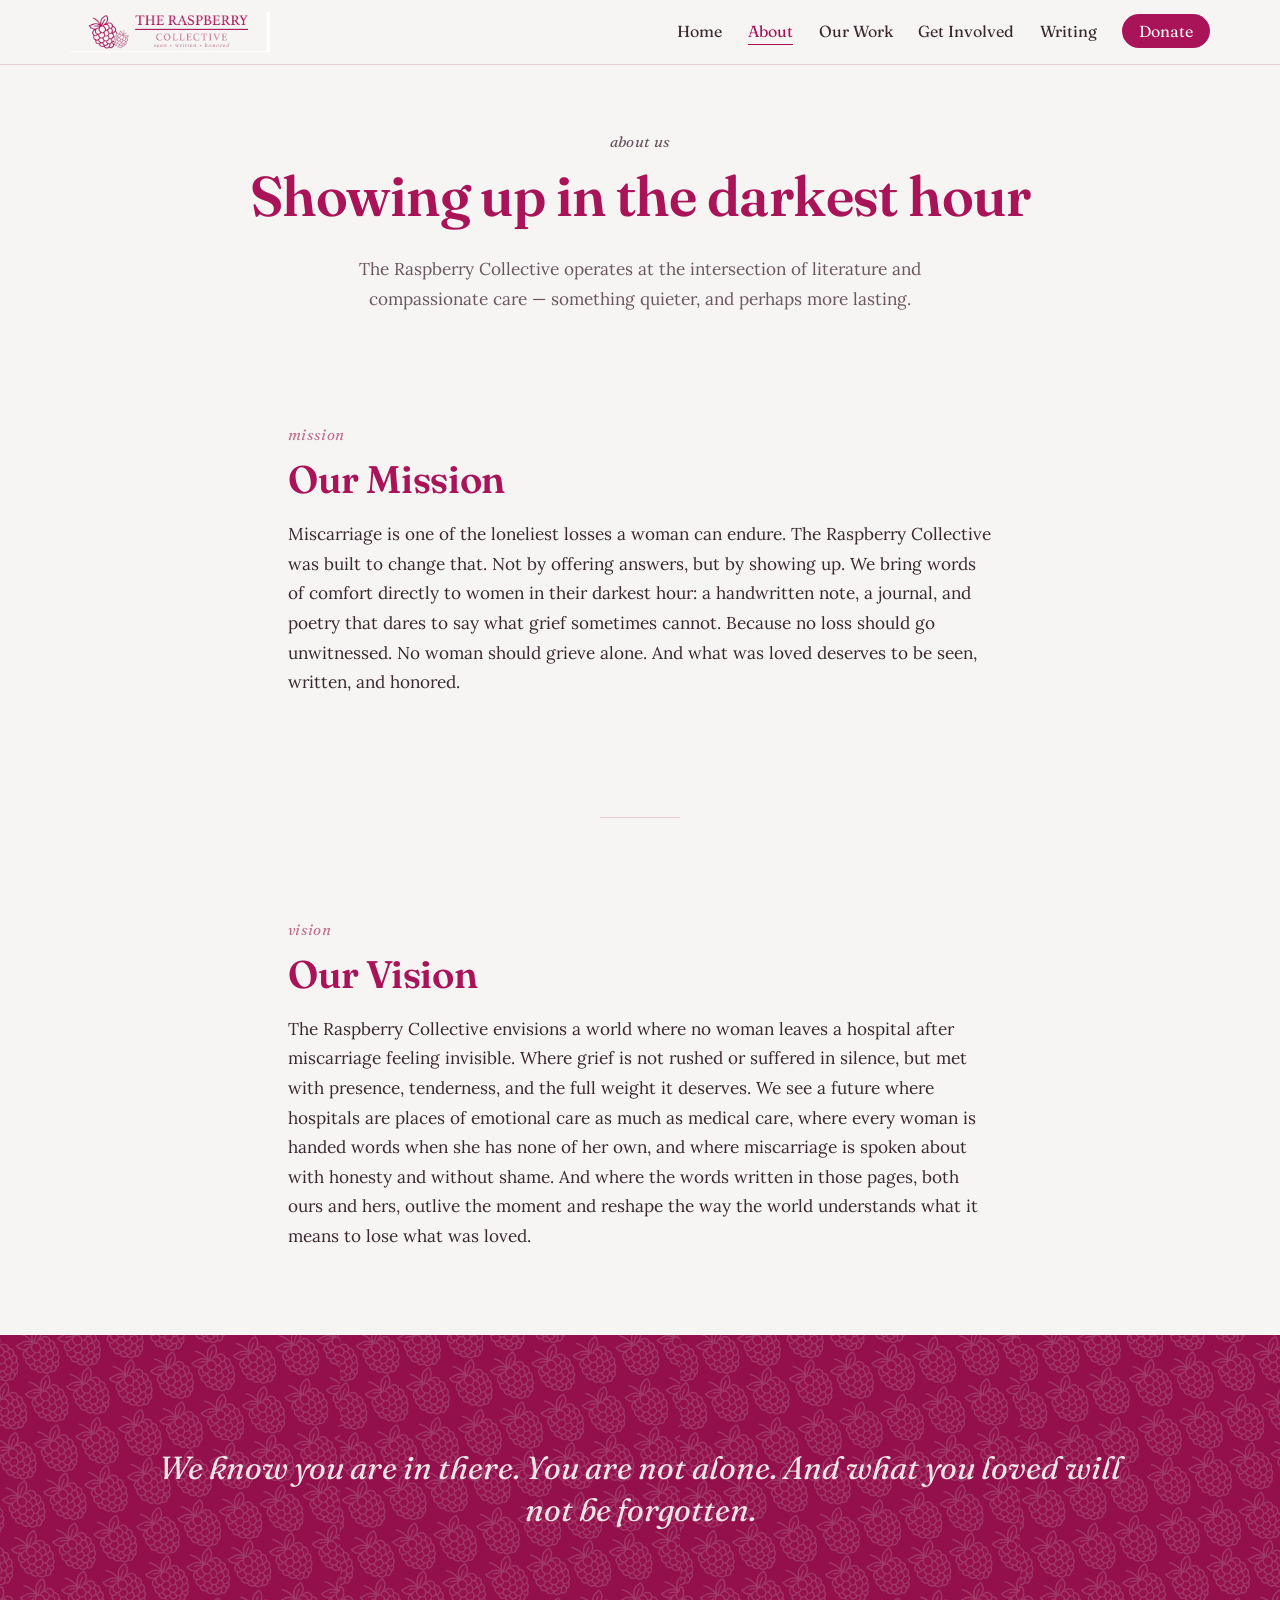
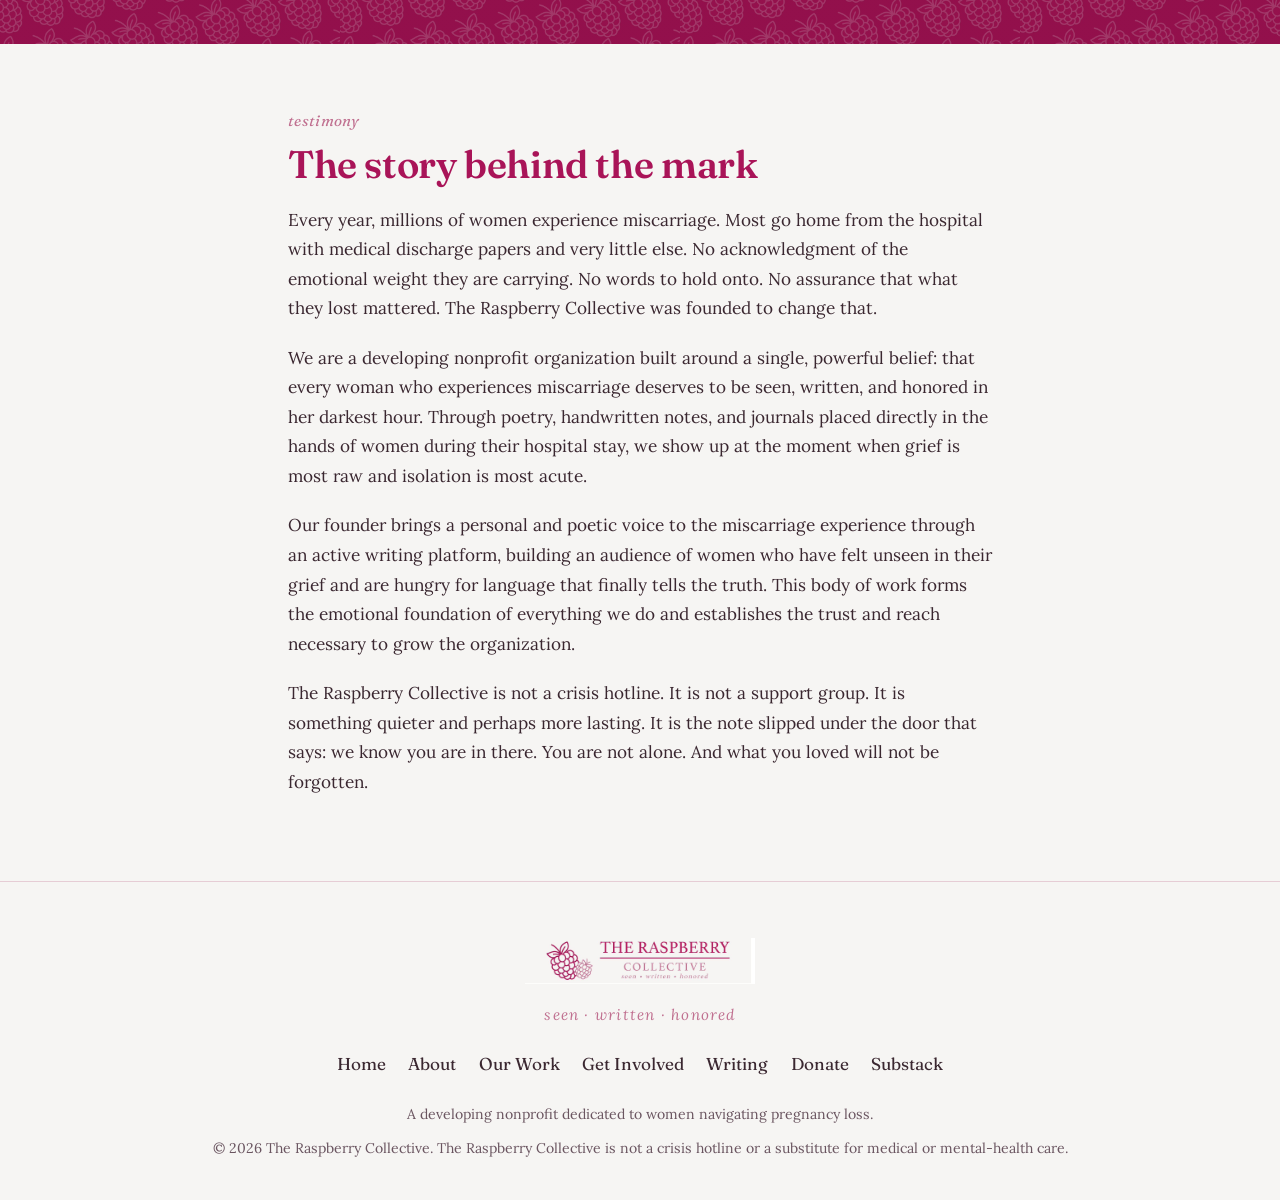
==== about.html @ f68428f9 "Update about.html" ====
<!DOCTYPE html>
<html lang="en">
<head>
  <meta charset="utf-8">
  <meta name="viewport" content="width=device-width, initial-scale=1">
  <title>About — The Raspberry Collective</title>
  <meta name="description" content="Our mission, vision, and the story behind the mark: bringing words of comfort to women who have experienced miscarriage.">
  <link rel="canonical" href="https://theraspberrycollective.github.io/about.html">

  <!-- Favicon -->
  <link rel="icon" type="image/png" href="imgs/Berries_FullColor_BrowserTransparent.png?v=3">
  <link rel="apple-touch-icon" href="imgs/Berries_FullColor_BrowserTransparent.png?v=3">

  <!-- Social sharing (link previews in text / social media) -->
  <meta property="og:type" content="website">
  <meta property="og:site_name" content="The Raspberry Collective">
  <meta property="og:title" content="About — The Raspberry Collective">
  <meta property="og:description" content="Our mission, vision, and the story behind the mark: bringing words of comfort to women who have experienced miscarriage.">
  <meta property="og:url" content="https://theraspberrycollective.github.io/about.html">
  <meta property="og:image" content="https://theraspberrycollective.github.io/imgs/WideLogo_FullColor.png">
  <meta name="twitter:card" content="summary_large_image">
  <meta name="twitter:title" content="About — The Raspberry Collective">
  <meta name="twitter:description" content="Our mission, vision, and the story behind the mark: bringing words of comfort to women who have experienced miscarriage.">
  <meta name="twitter:image" content="https://theraspberrycollective.github.io/imgs/WideLogo_FullColor.png">

  <!-- Fonts: Fraunces (display) + Lora (body, an Athelas substitute) -->
  <link rel="preconnect" href="https://fonts.googleapis.com">
  <link rel="preconnect" href="https://fonts.gstatic.com" crossorigin>
  <link href="https://fonts.googleapis.com/css2?family=Fraunces:ital,opsz,wght@0,9..144,400;0,9..144,500;0,9..144,600;1,9..144,400;1,9..144,500&family=Lora:ital,wght@0,400;0,500;0,600;1,400;1,500&display=swap" rel="stylesheet">

  <link rel="stylesheet" href="css/styles.css">
</head>
<body>
  <a class="skip" href="#main">Skip to content</a>
  <header class="site-header">
    <nav class="nav shell" aria-label="Primary">
      <a class="nav__brand" href="index.html" aria-label="The Raspberry Collective — home">
        <img src="imgs/WideLogo_FullColor.png" alt="The Raspberry Collective">
      </a>
      <button class="nav__toggle" id="nav-toggle" aria-expanded="false" aria-controls="nav-links" aria-label="Menu">
        <svg width="26" height="26" viewBox="0 0 24 24" fill="none" stroke="currentColor" stroke-width="1.6" stroke-linecap="round"><path d="M3 6h18M3 12h18M3 18h18"/></svg>
      </button>
      <ul class="nav__links" id="nav-links">
        <li><a href="index.html">Home</a></li>
        <li><a href="about.html" aria-current="page">About</a></li>
        <li><a href="our-work.html">Our Work</a></li>
        <li><a href="get-involved.html">Get Involved</a></li>
        <li><a href="writing.html">Writing</a></li>
        <li><a href="donate.html" class="nav__donate">Donate</a></li>
      </ul>
    </nav>
  </header>
  <main id="main">
    <section class="page-head shell">
      <p class="eyebrow">about us</p>
      <h1>Showing up in the darkest hour</h1>
      <p>The Raspberry Collective operates at the intersection of literature and compassionate care &mdash; something quieter, and perhaps more lasting.</p>
    </section>

    <section class="section shell" aria-labelledby="mission">
      <div class="prose center-block">
        <p class="eyebrow">mission</p>
        <h2 id="mission">Our Mission</h2>
        <p>Miscarriage is one of the loneliest losses a woman can endure. The Raspberry Collective was built to change that. Not by offering answers, but by showing up. We bring words of comfort directly to women in their darkest hour: a handwritten note, a journal, and poetry that dares to say what grief sometimes cannot. Because no loss should go unwitnessed. No woman should grieve alone. And what was loved deserves to be seen, written, and honored.</p>
      </div>
    </section>

    <hr class="rule">

    <section class="section shell" aria-labelledby="vision">
      <div class="prose center-block">
        <p class="eyebrow">vision</p>
        <h2 id="vision">Our Vision</h2>
        <p>The Raspberry Collective envisions a world where no woman leaves a hospital after miscarriage feeling invisible. Where grief is not rushed or suffered in silence, but met with presence, tenderness, and the full weight it deserves. We see a future where hospitals are places of emotional care as much as medical care, where every woman is handed words when she has none of her own, and where miscarriage is spoken about with honesty and without shame. And where the words written in those pages, both ours and hers, outlive the moment and reshape the way the world understands what it means to lose what was loved.</p>
      </div>
    </section>

    <section class="cta-band">
      <div class="shell">
        <p class="pullquote" style="color:var(--cream)">We know you are in there. You are not alone. And what you loved will not be forgotten.</p>
      </div>
    </section>

    <section class="section shell" aria-labelledby="testimony">
      <div class="prose center-block">
        <p class="eyebrow">testimony</p>
        <h2 id="testimony">The story behind the mark</h2>
        <p>Every year, millions of women experience miscarriage. Most go home from the hospital with medical discharge papers and very little else. No acknowledgment of the emotional weight they are carrying. No words to hold onto. No assurance that what they lost mattered. The Raspberry Collective was founded to change that.</p>
        <p>We are a developing nonprofit organization built around a single, powerful belief: that every woman who experiences miscarriage deserves to be seen, written, and honored in her darkest hour. Through poetry, handwritten notes, and journals placed directly in the hands of women during their hospital stay, we show up at the moment when grief is most raw and isolation is most acute.</p>
        <p>Our founder brings a personal and poetic voice to the miscarriage experience through an active writing platform, building an audience of women who have felt unseen in their grief and are hungry for language that finally tells the truth. This body of work forms the emotional foundation of everything we do and establishes the trust and reach necessary to grow the organization.</p>
        <p>The Raspberry Collective is not a crisis hotline. It is not a support group. It is something quieter and perhaps more lasting. It is the note slipped under the door that says: we know you are in there. You are not alone. And what you loved will not be forgotten.</p>
      </div>
    </section>
  </main>
  <footer class="site-footer">
    <div class="shell">
      <img src="imgs/WideLogo_FullColor.png" alt="The Raspberry Collective">
      <p><span class="mark">seen &middot; written &middot; honored</span></p>
      <ul class="footer-nav">
        <li><a href="index.html">Home</a></li>
        <li><a href="about.html">About</a></li>
        <li><a href="our-work.html">Our Work</a></li>
        <li><a href="get-involved.html">Get Involved</a></li>
        <li><a href="writing.html">Writing</a></li>
        <li><a href="donate.html">Donate</a></li>
        <li><a href="https://theraspberrycollective.substack.com" target="_blank" rel="noopener">Substack</a></li>
      </ul>
      <p class="fineprint">A developing nonprofit dedicated to women navigating pregnancy loss.</p>
      <p class="fineprint">&copy; <span id="year">2026</span> The Raspberry Collective. The Raspberry Collective is not a crisis hotline or a substitute for medical or mental-health care.</p>
    </div>
  </footer>
  <script src="js/main.js"></script>
</body>
</html>
---- css/styles.css ----
/* ============================================================
   The Raspberry Collective
   Brand tokens (from the brand guide)
   Primary  #A91458  · raspberry magenta — headings, links, icons
   Accent   #C07090  · dusty rose — subheads, italics, the mark
   Bg       #F6F5F3  · warm cream — page background
   Display: Fraunces  ·  Body: Lora (Athelas substitute)
   ============================================================ */

:root {
  --raspberry: #A91458;
  --raspberry-deep: #8E0F49;
  --rose: #C07090;
  --rose-soft: #E7D6DF;
  --cream: #F6F5F3;
  --ink: #3A2730;          /* warm deep plum for body reading */
  --ink-soft: #6A5560;
  --hairline: rgba(192, 112, 144, 0.30);

  --display: "Fraunces", Georgia, "Times New Roman", serif;
  --body: "Lora", Georgia, serif;

  --measure: 64ch;
  --shell: 1140px;
  --radius: 14px;
}

/* ----- Reset / base ----- */
*, *::before, *::after { box-sizing: border-box; }

html { scroll-behavior: smooth; }
@media (prefers-reduced-motion: reduce) {
  html { scroll-behavior: auto; }
  * { animation-duration: 0.001ms !important; transition-duration: 0.001ms !important; }
}

body {
  margin: 0;
  background-color: var(--cream);
  color: var(--ink);
  font-family: var(--body);
  font-size: 1.075rem;
  line-height: 1.72;
  -webkit-font-smoothing: antialiased;
  text-rendering: optimizeLegibility;
}

img { max-width: 100%; height: auto; display: block; }

a { color: var(--raspberry); text-decoration-thickness: 1px; text-underline-offset: 3px; }
a:hover { color: var(--raspberry-deep); }

:focus-visible {
  outline: 2px solid var(--raspberry);
  outline-offset: 3px;
  border-radius: 3px;
}

h1, h2, h3 {
  font-family: var(--display);
  color: var(--raspberry);
  font-weight: 600;
  line-height: 1.12;
  letter-spacing: -0.01em;
  margin: 0 0 0.5em;
}
h1 { font-size: clamp(2.3rem, 5.5vw, 3.5rem); font-weight: 600; }
h2 { font-size: clamp(1.7rem, 3.5vw, 2.4rem); }
h3 { font-size: 1.3rem; color: var(--ink); font-weight: 600; }

p { margin: 0 0 1.15em; }

.shell { width: min(100% - 3rem, var(--shell)); margin-inline: auto; }
.prose { max-width: var(--measure); }

/* Eyebrow + the seen·written·honored mark */
.eyebrow {
  font-family: var(--display);
  font-style: italic;
  color: var(--rose);
  font-size: 0.95rem;
  letter-spacing: 0.02em;
  margin: 0 0 0.6rem;
}
.mark {
  font-family: var(--body);
  font-style: italic;
  color: var(--rose);
  letter-spacing: 0.08em;
  font-size: 0.95rem;
}

/* ----- Skip link ----- */
.skip {
  position: absolute; left: -999px; top: 0;
  background: var(--raspberry); color: var(--cream);
  padding: 0.6rem 1rem; border-radius: 0 0 8px 0; z-index: 200;
}
.skip:focus { left: 0; color: var(--cream); }

/* ============================================================
   Header / navigation
   ============================================================ */
.site-header {
  position: sticky; top: 0; z-index: 100;
  background: rgba(246, 245, 243, 0.92);
  backdrop-filter: saturate(140%) blur(6px);
  border-bottom: 1px solid var(--hairline);
}
.nav {
  display: flex; align-items: center; justify-content: space-between;
  gap: 1rem; padding: 0.7rem 0; min-height: 64px;
}
.nav__brand { display: inline-flex; align-items: center; }
.nav__brand img { height: 40px; width: auto; }

.nav__links {
  display: flex; align-items: center; gap: 1.6rem;
  list-style: none; margin: 0; padding: 0;
}
.nav__links a {
  font-family: var(--display);
  font-size: 1rem;
  color: var(--ink);
  text-decoration: none;
  padding-bottom: 3px;
  border-bottom: 1.5px solid transparent;
  transition: color .15s ease, border-color .15s ease;
}
.nav__links a:hover { color: var(--raspberry); }
.nav__links a[aria-current="page"] {
  color: var(--raspberry);
  border-bottom-color: var(--raspberry);
}
.nav__links .nav__donate {
  background: var(--raspberry); color: var(--cream);
  padding: 0.45rem 1.05rem; border-radius: 999px;
  border-bottom: none;
}
.nav__links .nav__donate:hover { background: var(--raspberry-deep); color: var(--cream); }

.nav__toggle {
  display: none; background: none; border: 0; cursor: pointer;
  color: var(--raspberry); padding: 0.4rem;
}
.nav__toggle svg { display: block; }

@media (max-width: 860px) {
  .nav__toggle { display: inline-flex; }
  .nav__links {
    position: absolute; inset: 64px 0 auto 0;
    flex-direction: column; align-items: stretch; gap: 0;
    background: var(--cream);
    border-bottom: 1px solid var(--hairline);
    padding: 0.5rem 0 1rem;
    box-shadow: 0 18px 30px -22px rgba(58,39,48,0.5);
    display: none;
  }
  .nav__links.is-open { display: flex; }
  .nav__links li { width: 100%; }
  .nav__links a {
    display: block; padding: 0.85rem 1.5rem; border-bottom: 0;
    width: min(100% - 3rem, var(--shell)); margin-inline: auto;
  }
  .nav__links a[aria-current="page"] { border-bottom: 0; }
  .nav__links .nav__donate {
    display: inline-block; margin: 0.6rem auto 0;
    width: auto;
  }
}

/* ============================================================
   Hero
   ============================================================ */
.hero {
  text-align: center;
  padding: clamp(3rem, 8vw, 6rem) 0 clamp(2.5rem, 6vw, 4.5rem);
}
.hero__logo { width: min(320px, 70vw); margin: 0 auto 1.6rem; }
.hero__promise {
  font-family: var(--display);
  font-size: clamp(1.55rem, 4vw, 2.6rem);
  font-weight: 400;
  color: var(--raspberry);
  line-height: 1.22;
  max-width: 22ch;
  margin: 0.4rem auto 1.4rem;
  letter-spacing: -0.01em;
}
.hero__note {
  font-style: italic;
  color: var(--ink-soft);
  max-width: 48ch;
  margin: 0 auto 2rem;
}
.hero .mark { display: block; margin-top: 0.4rem; }

/* ----- Page header (interior pages) ----- */
.page-head {
  text-align: center;
  padding: clamp(2.5rem, 6vw, 4rem) 0 1.5rem;
}
.page-head p { color: var(--ink-soft); max-width: 52ch; margin-inline: auto; }

/* ============================================================
   Sections & rhythm
   ============================================================ */
.section { padding: clamp(2.5rem, 6vw, 4rem) 0; }
.section--tight { padding: clamp(1.8rem, 4vw, 3rem) 0; }
.section.center { text-align: center; }
.section.center .prose { margin-inline: auto; }

.lede {
  font-size: 1.25rem;
  line-height: 1.6;
  color: var(--ink);
}

/* Divider with the berry rule */
.rule {
  border: 0; height: 1px; background: var(--hairline);
  width: 80px; margin: 2.2rem auto;
}

/* ----- Three pillars (Seen / Written / Honored) ----- */
.pillars {
  display: grid; gap: 1.5rem;
  grid-template-columns: repeat(3, 1fr);
  margin-top: 2rem;
}
@media (max-width: 760px) { .pillars { grid-template-columns: 1fr; } }
.pillar { text-align: center; padding: 1.4rem 1rem; }
.pillar .icon { color: var(--raspberry); margin: 0 auto 0.9rem; }
.pillar h3 {
  font-family: var(--display); color: var(--raspberry);
  font-size: 1.35rem; margin-bottom: 0.3rem;
}
.pillar p { color: var(--ink-soft); font-size: 1rem; margin: 0; }

/* ----- Feature row (text + emblem) ----- */
.feature {
  display: grid; grid-template-columns: 1fr 0.8fr;
  gap: clamp(2rem, 5vw, 4rem); align-items: center;
}
@media (max-width: 820px) { .feature { grid-template-columns: 1fr; } }
.feature__art {
  display: flex; justify-content: center; align-items: center;
}
.feature__art img { width: min(280px, 70%); }

/* ----- Cards (ways to help / our work steps) ----- */
.cards {
  display: grid; gap: 1.4rem;
  grid-template-columns: repeat(auto-fit, minmax(240px, 1fr));
  margin-top: 2rem;
}
.card {
  background: #FFFFFF;
  border: 1px solid var(--hairline);
  border-radius: var(--radius);
  padding: 1.6rem 1.5rem;
}
.card .icon { color: var(--raspberry); margin-bottom: 0.8rem; }
.card h3 { color: var(--raspberry); font-family: var(--display); margin-bottom: 0.35rem; }
.card p { font-size: 1rem; color: var(--ink-soft); margin-bottom: 0; }

/* Quote / testimony pull */
.pullquote {
  font-family: var(--display);
  font-size: clamp(1.4rem, 3.4vw, 2rem);
  font-style: italic;
  color: var(--raspberry);
  line-height: 1.32;
  max-width: 24ch;
  margin: 2rem auto;
  text-align: center;
}

/* ----- Buttons ----- */
.btn {
  display: inline-block;
  font-family: var(--display);
  font-size: 1.02rem;
  padding: 0.7rem 1.7rem;
  border-radius: 999px;
  text-decoration: none;
  cursor: pointer;
  transition: background .15s ease, color .15s ease, border-color .15s ease;
}
.btn--primary { background: var(--raspberry); color: var(--cream); border: 1.5px solid var(--raspberry); }
.btn--primary:hover { background: var(--raspberry-deep); border-color: var(--raspberry-deep); color: var(--cream); }
.btn--ghost { background: transparent; color: var(--raspberry); border: 1.5px solid var(--raspberry); }
.btn--ghost:hover { background: var(--raspberry); color: var(--cream); }
.btn-row { display: flex; flex-wrap: wrap; gap: 0.9rem; justify-content: center; margin-top: 1.6rem; }

/* ============================================================
   Pattern CTA band (Pattern 02 — reversed on primary)
   ============================================================ */
.cta-band {
  background-color: var(--raspberry);
  /* Pattern kept as faint texture under a magenta scrim so short text stays legible
     (brand guide: patterns are texture, never a bed for copy). */
  background-image:
    linear-gradient(rgba(142, 15, 73, 0.82), rgba(142, 15, 73, 0.82)),
    url("../imgs/PatternDark_FullColor.png");
  background-size: auto, 340px;
  color: var(--cream);
  text-align: center;
  padding: clamp(3rem, 7vw, 5rem) 0;
}
.cta-band h2 { color: var(--cream); }
.cta-band p { color: var(--cream); opacity: 0.92; max-width: 46ch; margin-inline: auto; }
.cta-band .btn--primary { background: var(--cream); color: var(--raspberry); border-color: var(--cream); }
.cta-band .btn--primary:hover { background: #fff; color: var(--raspberry-deep); }
.cta-band .btn--ghost { color: var(--cream); border-color: var(--cream); }
.cta-band .btn--ghost:hover { background: var(--cream); color: var(--raspberry); }

/* ============================================================
   Writing / Substack feed
   ============================================================ */
.posts {
  display: grid; gap: 1.6rem;
  grid-template-columns: repeat(auto-fill, minmax(300px, 1fr));
  margin-top: 1rem;
}
.post {
  display: flex; flex-direction: column;
  background: #fff;
  border: 1px solid var(--hairline);
  border-radius: var(--radius);
  padding: 1.6rem 1.5rem;
  text-decoration: none; color: var(--ink);
  transition: transform .15s ease, box-shadow .15s ease, border-color .15s ease;
}
.post:hover {
  transform: translateY(-3px);
  border-color: var(--rose);
  box-shadow: 0 16px 30px -20px rgba(58,39,48,0.45);
  color: var(--ink);
}
.post__date { font-style: italic; color: var(--rose); font-size: 0.9rem; margin-bottom: 0.5rem; }
.post__title { font-family: var(--display); color: var(--raspberry); font-size: 1.3rem; line-height: 1.2; margin: 0 0 0.6rem; }
.post__excerpt { font-size: 1rem; color: var(--ink-soft); margin: 0 0 1rem; }
.post__more { margin-top: auto; font-family: var(--display); color: var(--raspberry); font-size: 0.95rem; }

.feed-status { text-align: center; color: var(--ink-soft); padding: 2rem 0; }
.feed-status.is-error { padding-bottom: 0.5rem; }
.spinner {
  width: 30px; height: 30px; margin: 0 auto 1rem;
  border: 3px solid var(--rose-soft); border-top-color: var(--raspberry);
  border-radius: 50%; animation: spin 0.9s linear infinite;
}
@keyframes spin { to { transform: rotate(360deg); } }

/* ============================================================
   Footer
   ============================================================ */
.site-footer {
  border-top: 1px solid var(--hairline);
  padding: clamp(2.5rem, 5vw, 3.5rem) 0 2.5rem;
  text-align: center;
}
.site-footer img { height: 46px; width: auto; margin: 0 auto 1rem; }
.footer-nav {
  display: flex; flex-wrap: wrap; gap: 0.4rem 1.4rem;
  justify-content: center; list-style: none; padding: 0; margin: 1rem 0 1.4rem;
}
.footer-nav a { font-family: var(--display); color: var(--ink); text-decoration: none; }
.footer-nav a:hover { color: var(--raspberry); }
.site-footer .fineprint { color: var(--ink-soft); font-size: 0.88rem; margin: 0.6rem 0 0; }

/* utility */
.center-block { margin-inline: auto; }
.text-center { text-align: center; }
.mt-0 { margin-top: 0; }
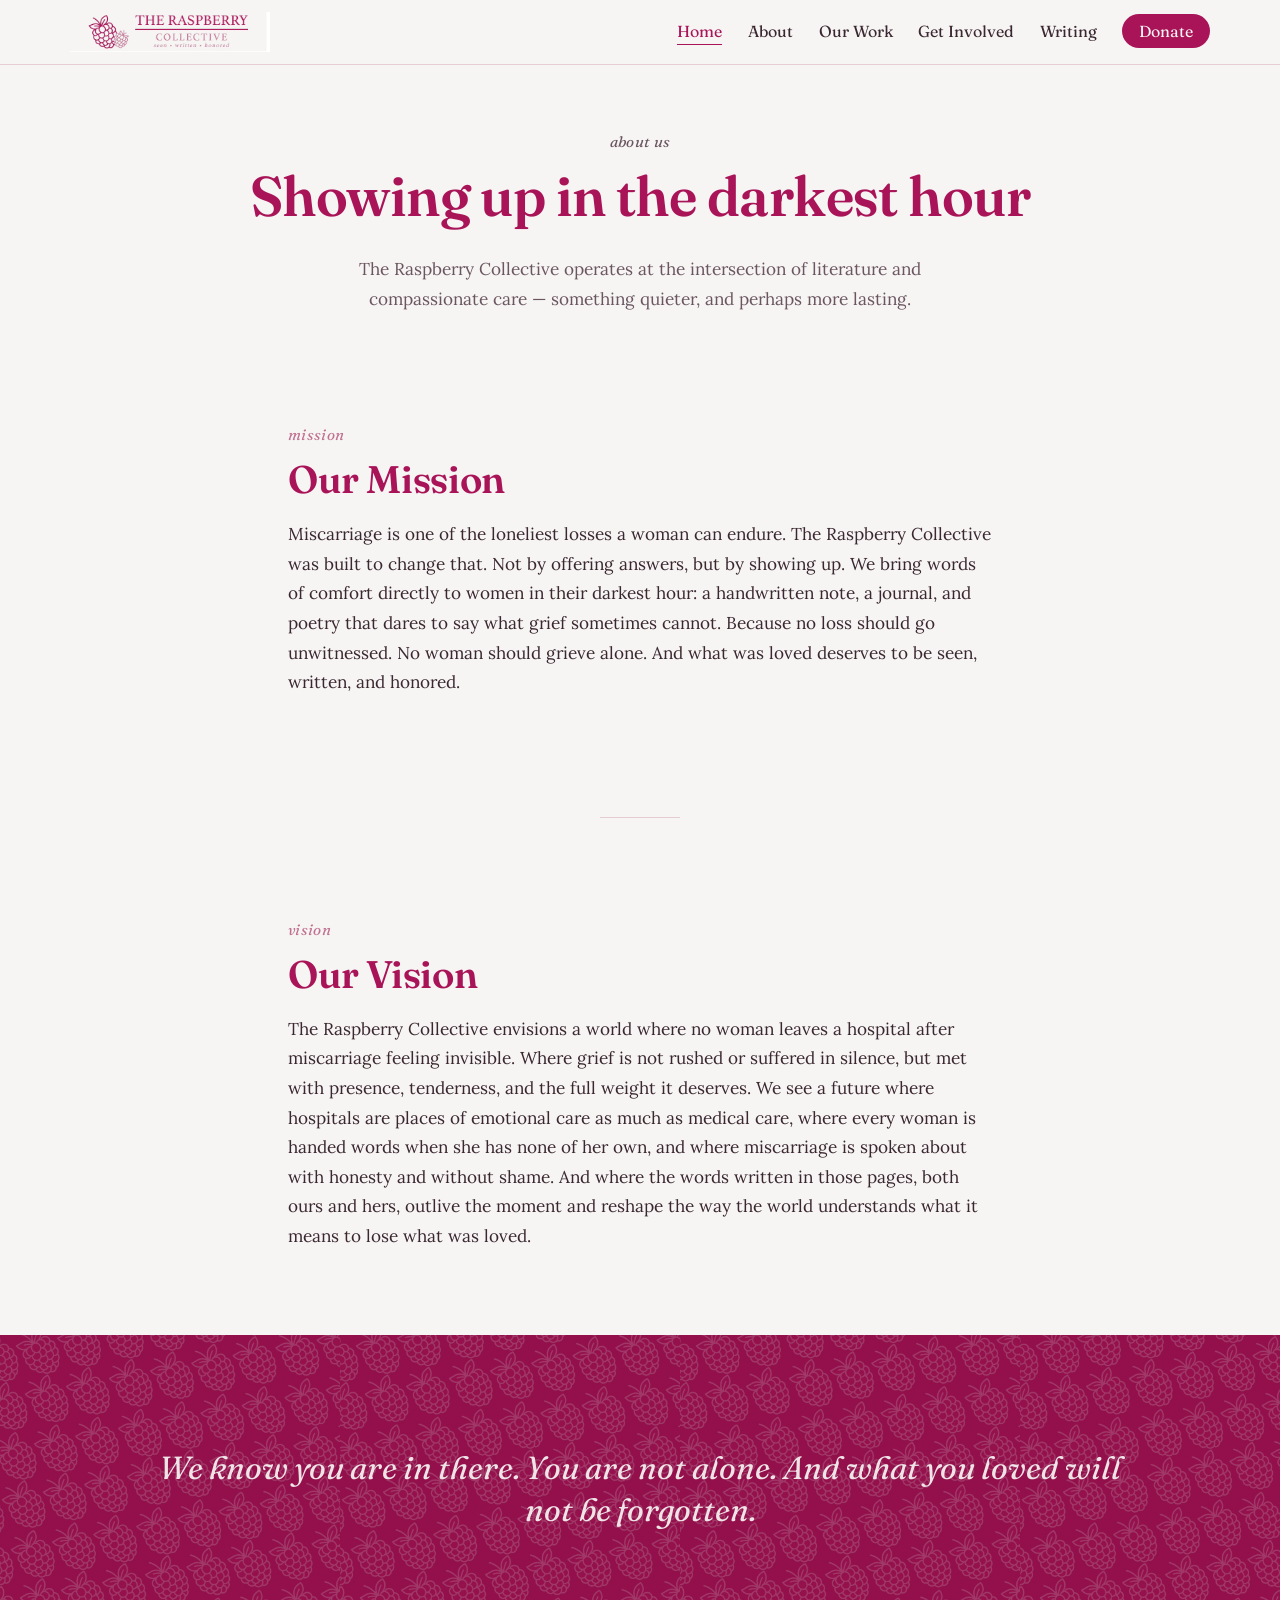
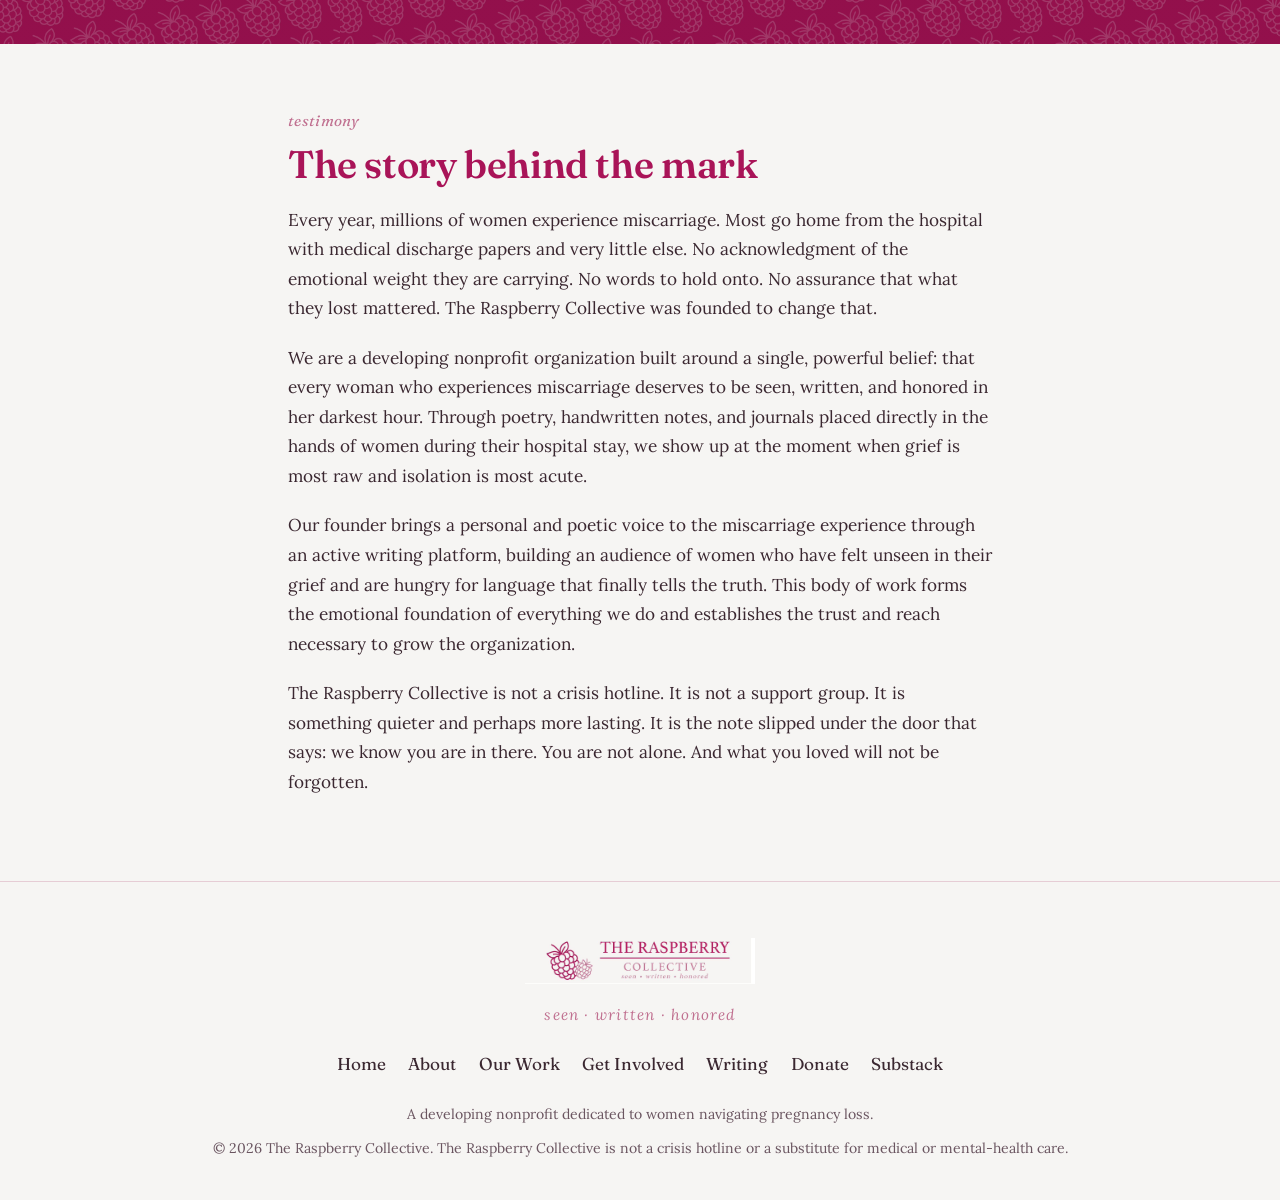
==== commit 199a208a: "Update about.html" ====
--- a/about.html
+++ b/about.html
@@ -8,8 +8,8 @@
   <link rel="canonical" href="https://theraspberrycollective.github.io/about.html">
 
   <!-- Favicon -->
-  <link rel="icon" type="image/png" href="imgs/Berries_FullColor_BrowserTransparent.png?v=3">
-  <link rel="apple-touch-icon" href="imgs/Berries_FullColor_BrowserTransparent.png?v=3">
+  <link rel="icon" type="image/png" href="imgs/Berries_FullColor.png">
+  <link rel="apple-touch-icon" href="imgs/Berries_FullColor.png">
 
   <!-- Social sharing (link previews in text / social media) -->
   <meta property="og:type" content="website">
@@ -41,12 +41,12 @@
         <svg width="26" height="26" viewBox="0 0 24 24" fill="none" stroke="currentColor" stroke-width="1.6" stroke-linecap="round"><path d="M3 6h18M3 12h18M3 18h18"/></svg>
       </button>
       <ul class="nav__links" id="nav-links">
-        <li><a href="index.html">Home</a></li>
-        <li><a href="about.html" aria-current="page">About</a></li>
-        <li><a href="our-work.html">Our Work</a></li>
-        <li><a href="get-involved.html">Get Involved</a></li>
-        <li><a href="writing.html">Writing</a></li>
-        <li><a href="donate.html" class="nav__donate">Donate</a></li>
+        <li><a href="" aria-current="page">Home</a></li>
+        <li><a href="about">About</a></li>
+        <li><a href="our-work">Our Work</a></li>
+        <li><a href="get-involved">Get Involved</a></li>
+        <li><a href="writing">Writing</a></li>
+        <li><a href="donate" class="nav__donate">Donate</a></li>
       </ul>
     </nav>
   </header>
@@ -97,12 +97,12 @@
       <img src="imgs/WideLogo_FullColor.png" alt="The Raspberry Collective">
       <p><span class="mark">seen &middot; written &middot; honored</span></p>
       <ul class="footer-nav">
-        <li><a href="index.html">Home</a></li>
-        <li><a href="about.html">About</a></li>
-        <li><a href="our-work.html">Our Work</a></li>
-        <li><a href="get-involved.html">Get Involved</a></li>
-        <li><a href="writing.html">Writing</a></li>
-        <li><a href="donate.html">Donate</a></li>
+        <li><a href="" aria-current="page">Home</a></li>
+        <li><a href="about">About</a></li>
+        <li><a href="our-work">Our Work</a></li>
+        <li><a href="get-involved">Get Involved</a></li>
+        <li><a href="writing">Writing</a></li>
+        <li><a href="donate" class="nav__donate">Donate</a></li>
         <li><a href="https://theraspberrycollective.substack.com" target="_blank" rel="noopener">Substack</a></li>
       </ul>
       <p class="fineprint">A developing nonprofit dedicated to women navigating pregnancy loss.</p>
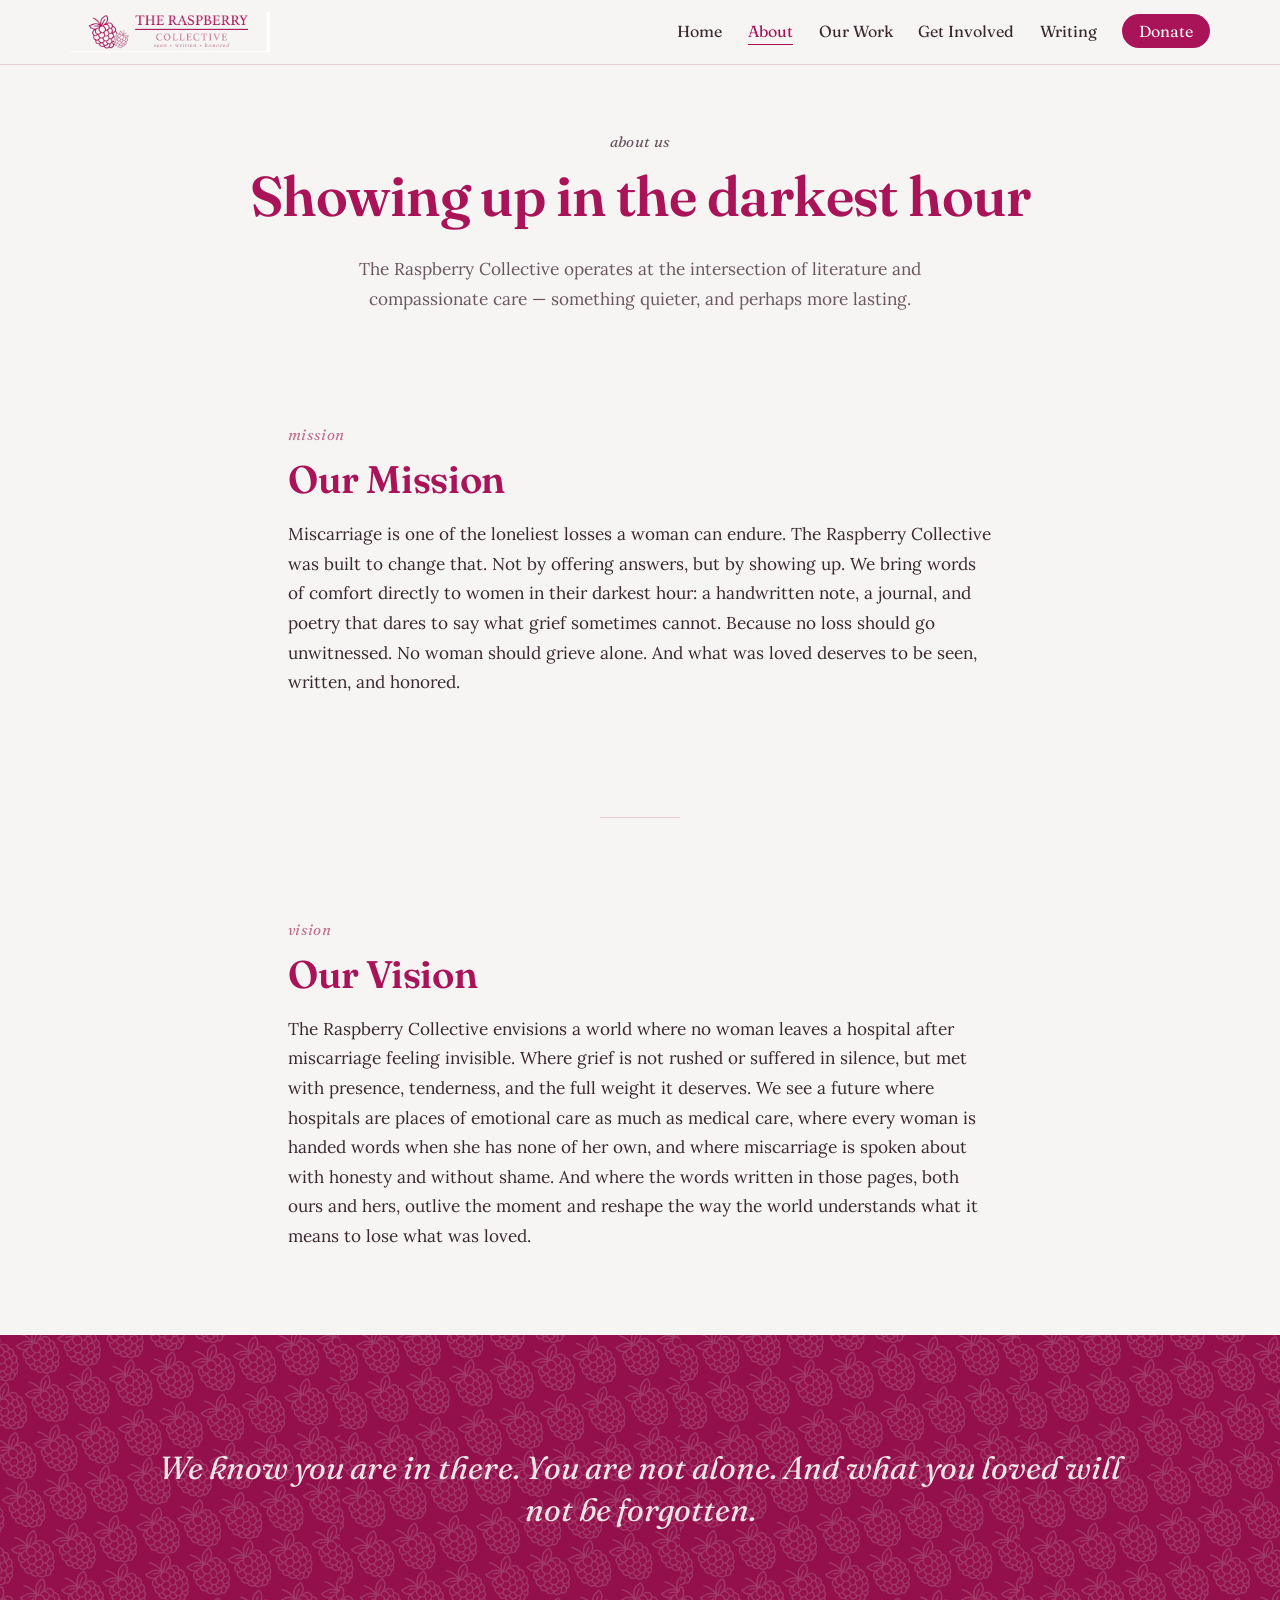
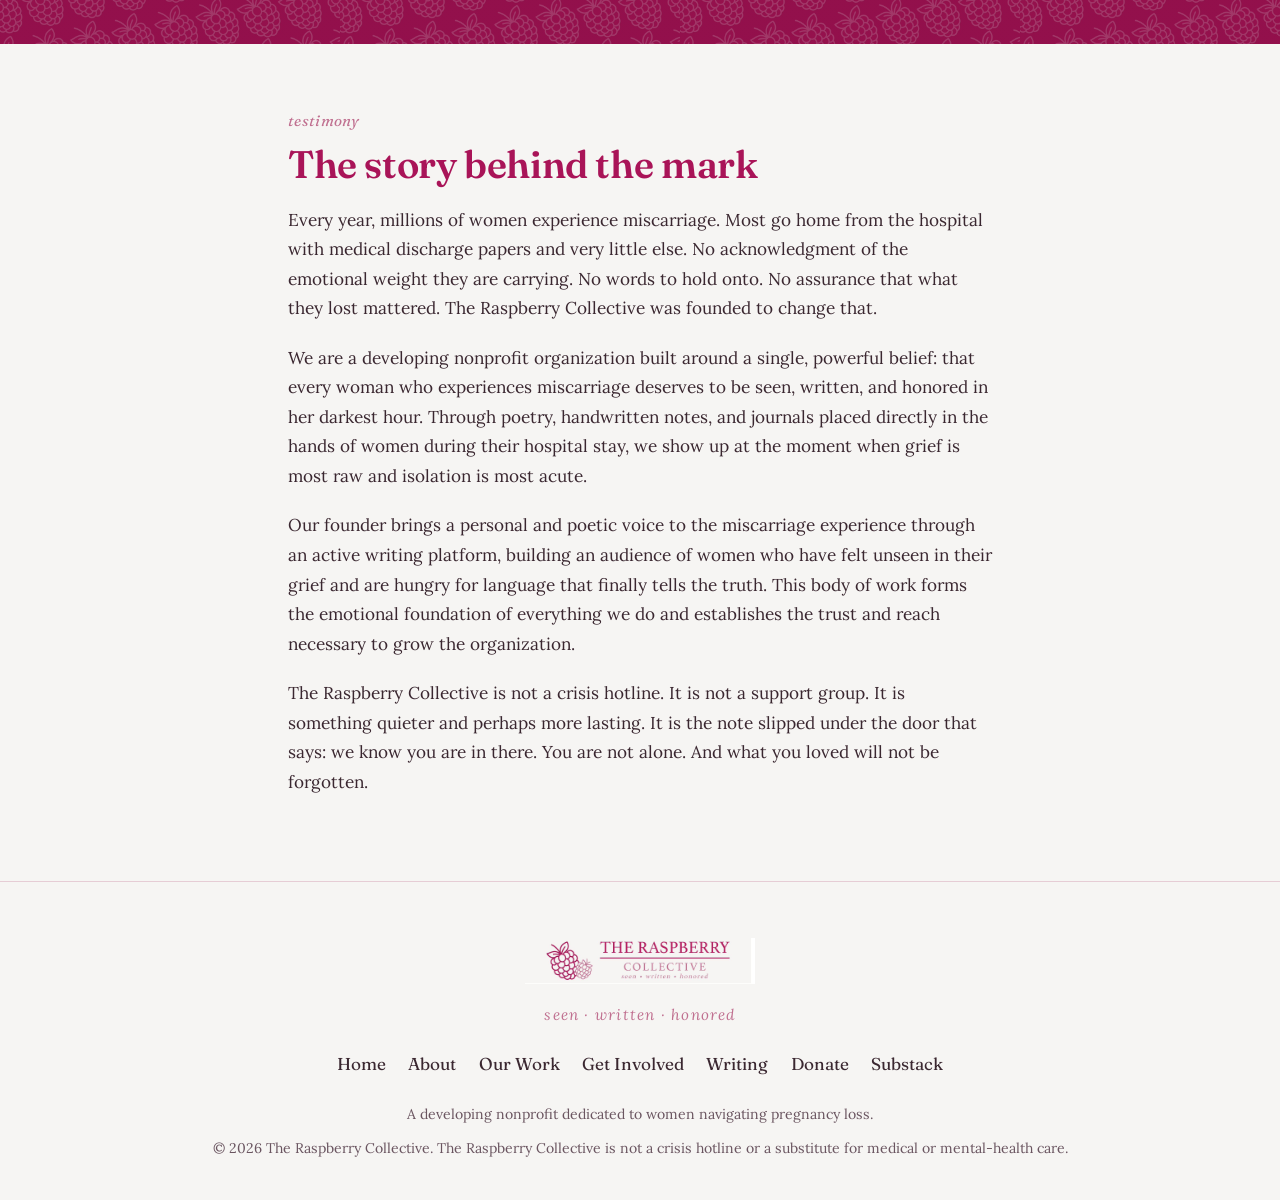
==== commit f4b1ced5: "Update about.html" ====
--- a/about.html
+++ b/about.html
@@ -41,8 +41,8 @@
         <svg width="26" height="26" viewBox="0 0 24 24" fill="none" stroke="currentColor" stroke-width="1.6" stroke-linecap="round"><path d="M3 6h18M3 12h18M3 18h18"/></svg>
       </button>
       <ul class="nav__links" id="nav-links">
-        <li><a href="" aria-current="page">Home</a></li>
-        <li><a href="about">About</a></li>
+        <li><a href="">Home</a></li>
+        <li><a href="about" aria-current="page">About</a></li>
         <li><a href="our-work">Our Work</a></li>
         <li><a href="get-involved">Get Involved</a></li>
         <li><a href="writing">Writing</a></li>
@@ -97,8 +97,8 @@
       <img src="imgs/WideLogo_FullColor.png" alt="The Raspberry Collective">
       <p><span class="mark">seen &middot; written &middot; honored</span></p>
       <ul class="footer-nav">
-        <li><a href="" aria-current="page">Home</a></li>
-        <li><a href="about">About</a></li>
+        <li><a href="">Home</a></li>
+        <li><a href="about" aria-current="page">About</a></li>
         <li><a href="our-work">Our Work</a></li>
         <li><a href="get-involved">Get Involved</a></li>
         <li><a href="writing">Writing</a></li>
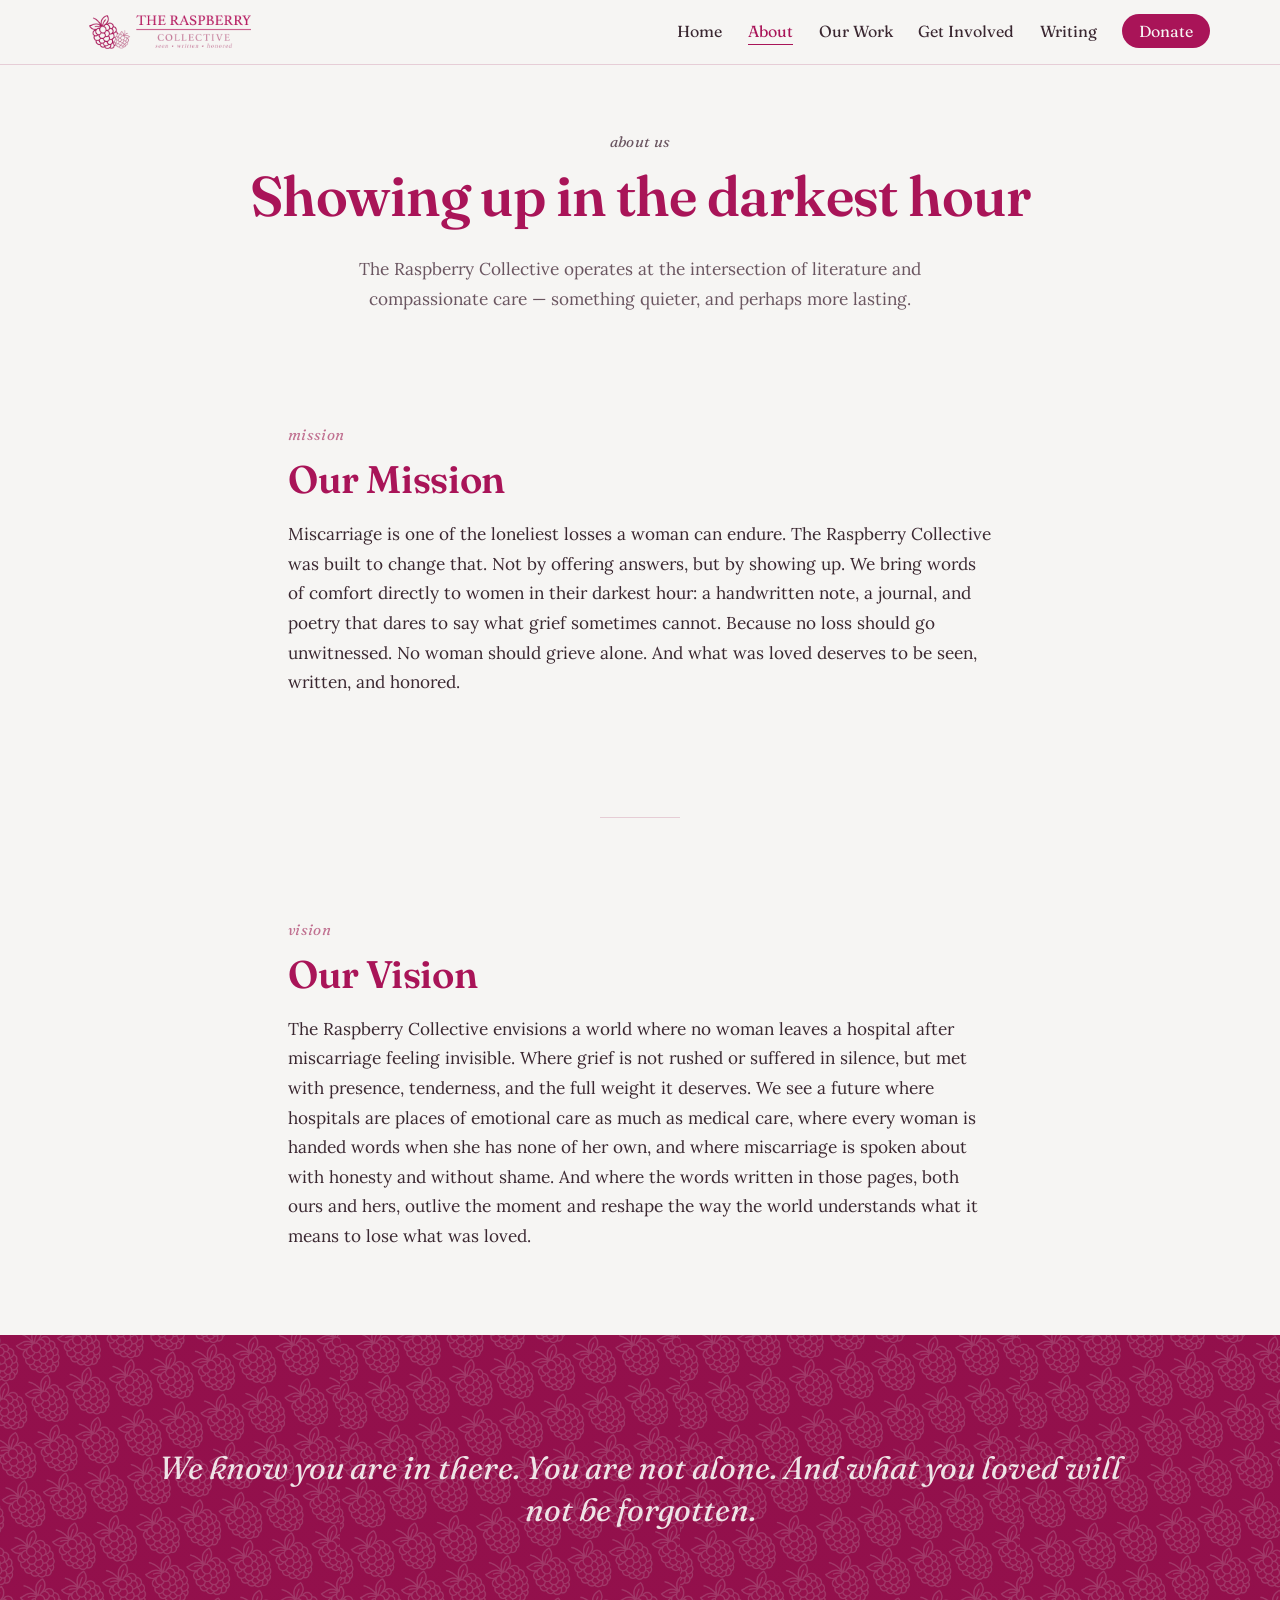
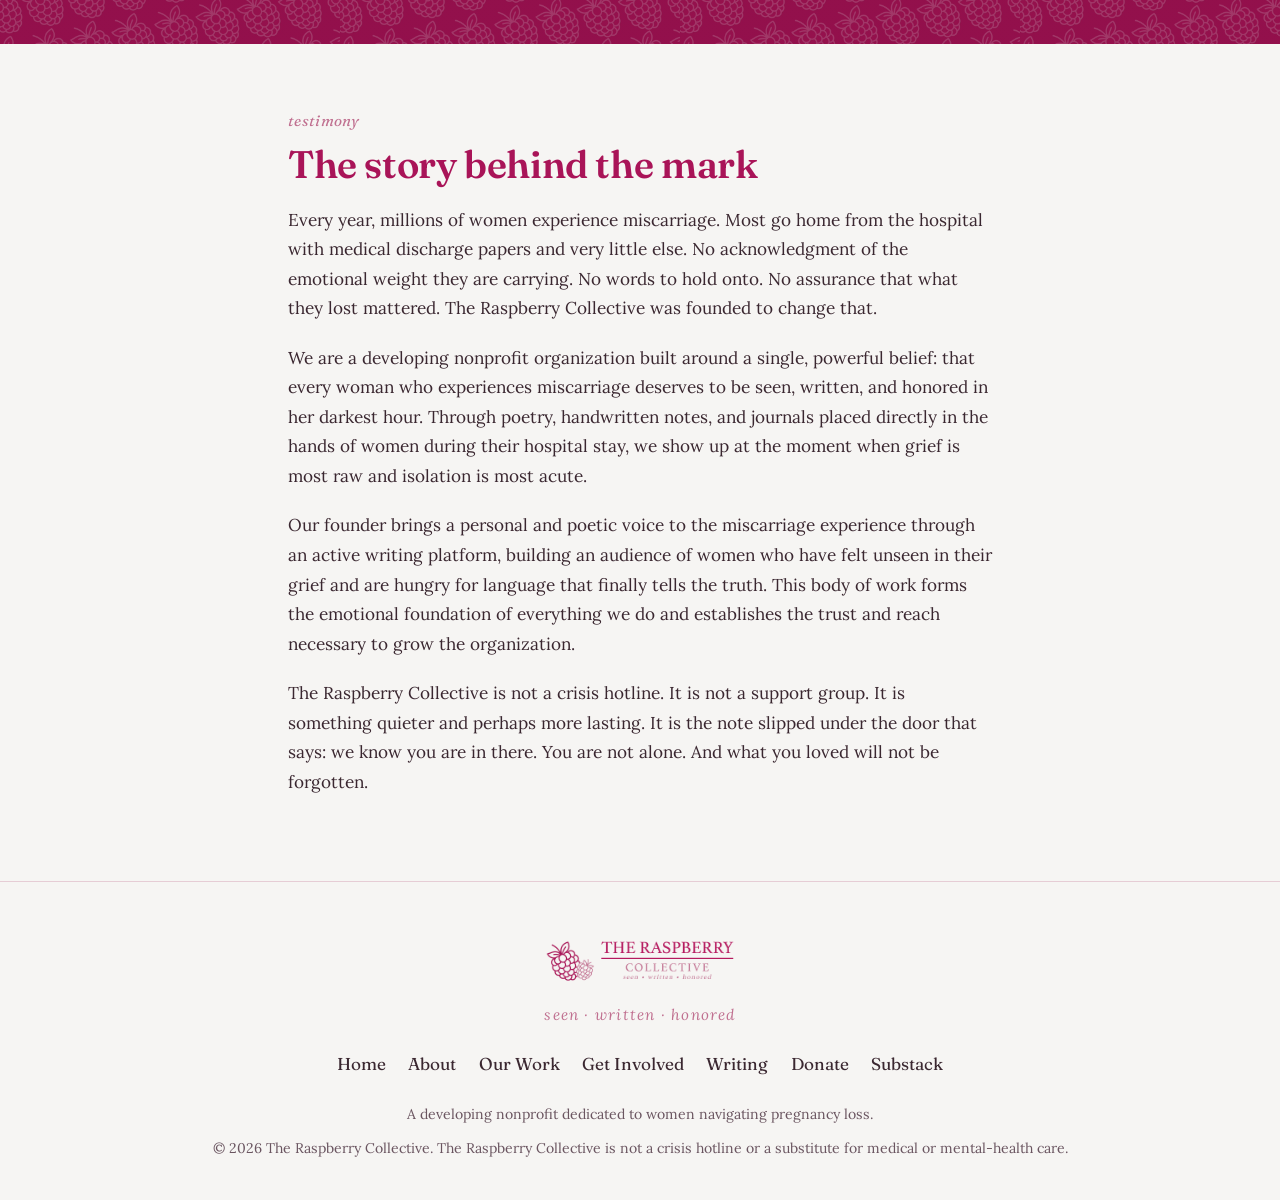
==== commit c90f9093: "Update about.html" ====
--- a/about.html
+++ b/about.html
@@ -34,14 +34,14 @@
   <a class="skip" href="#main">Skip to content</a>
   <header class="site-header">
     <nav class="nav shell" aria-label="Primary">
-      <a class="nav__brand" href="index.html" aria-label="The Raspberry Collective — home">
-        <img src="imgs/WideLogo_FullColor.png" alt="The Raspberry Collective">
+      <a class="nav__brand" href="/" aria-label="The Raspberry Collective — Home">
+        <img src="imgs/WideLogo_FullColor_Transparent.png" alt="The Raspberry Collective">
       </a>
       <button class="nav__toggle" id="nav-toggle" aria-expanded="false" aria-controls="nav-links" aria-label="Menu">
         <svg width="26" height="26" viewBox="0 0 24 24" fill="none" stroke="currentColor" stroke-width="1.6" stroke-linecap="round"><path d="M3 6h18M3 12h18M3 18h18"/></svg>
       </button>
       <ul class="nav__links" id="nav-links">
-        <li><a href="">Home</a></li>
+        <li><a href="/">Home</a></li>
         <li><a href="about" aria-current="page">About</a></li>
         <li><a href="our-work">Our Work</a></li>
         <li><a href="get-involved">Get Involved</a></li>
@@ -94,15 +94,15 @@
   </main>
   <footer class="site-footer">
     <div class="shell">
-      <img src="imgs/WideLogo_FullColor.png" alt="The Raspberry Collective">
+      <img src="imgs/WideLogo_FullColor_Transparent.png" alt="The Raspberry Collective">
       <p><span class="mark">seen &middot; written &middot; honored</span></p>
       <ul class="footer-nav">
-        <li><a href="">Home</a></li>
+        <li><a href="/">Home</a></li>
         <li><a href="about" aria-current="page">About</a></li>
         <li><a href="our-work">Our Work</a></li>
         <li><a href="get-involved">Get Involved</a></li>
         <li><a href="writing">Writing</a></li>
-        <li><a href="donate" class="nav__donate">Donate</a></li>
+        <li><a href="donate">Donate</a></li>
         <li><a href="https://theraspberrycollective.substack.com" target="_blank" rel="noopener">Substack</a></li>
       </ul>
       <p class="fineprint">A developing nonprofit dedicated to women navigating pregnancy loss.</p>
--- a/css/styles.css
+++ b/css/styles.css
@@ -138,6 +138,9 @@
   border-bottom: none;
 }
 .nav__links .nav__donate:hover { background: var(--raspberry-deep); color: var(--cream); }
+/* On the Donate page the current-page rule above recolors links to magenta;
+   keep the filled Donate pill's label cream so it stays readable. */
+.nav__links .nav__donate[aria-current="page"] { color: var(--cream); }
 
 .nav__toggle {
   display: none; background: none; border: 0; cursor: pointer;
